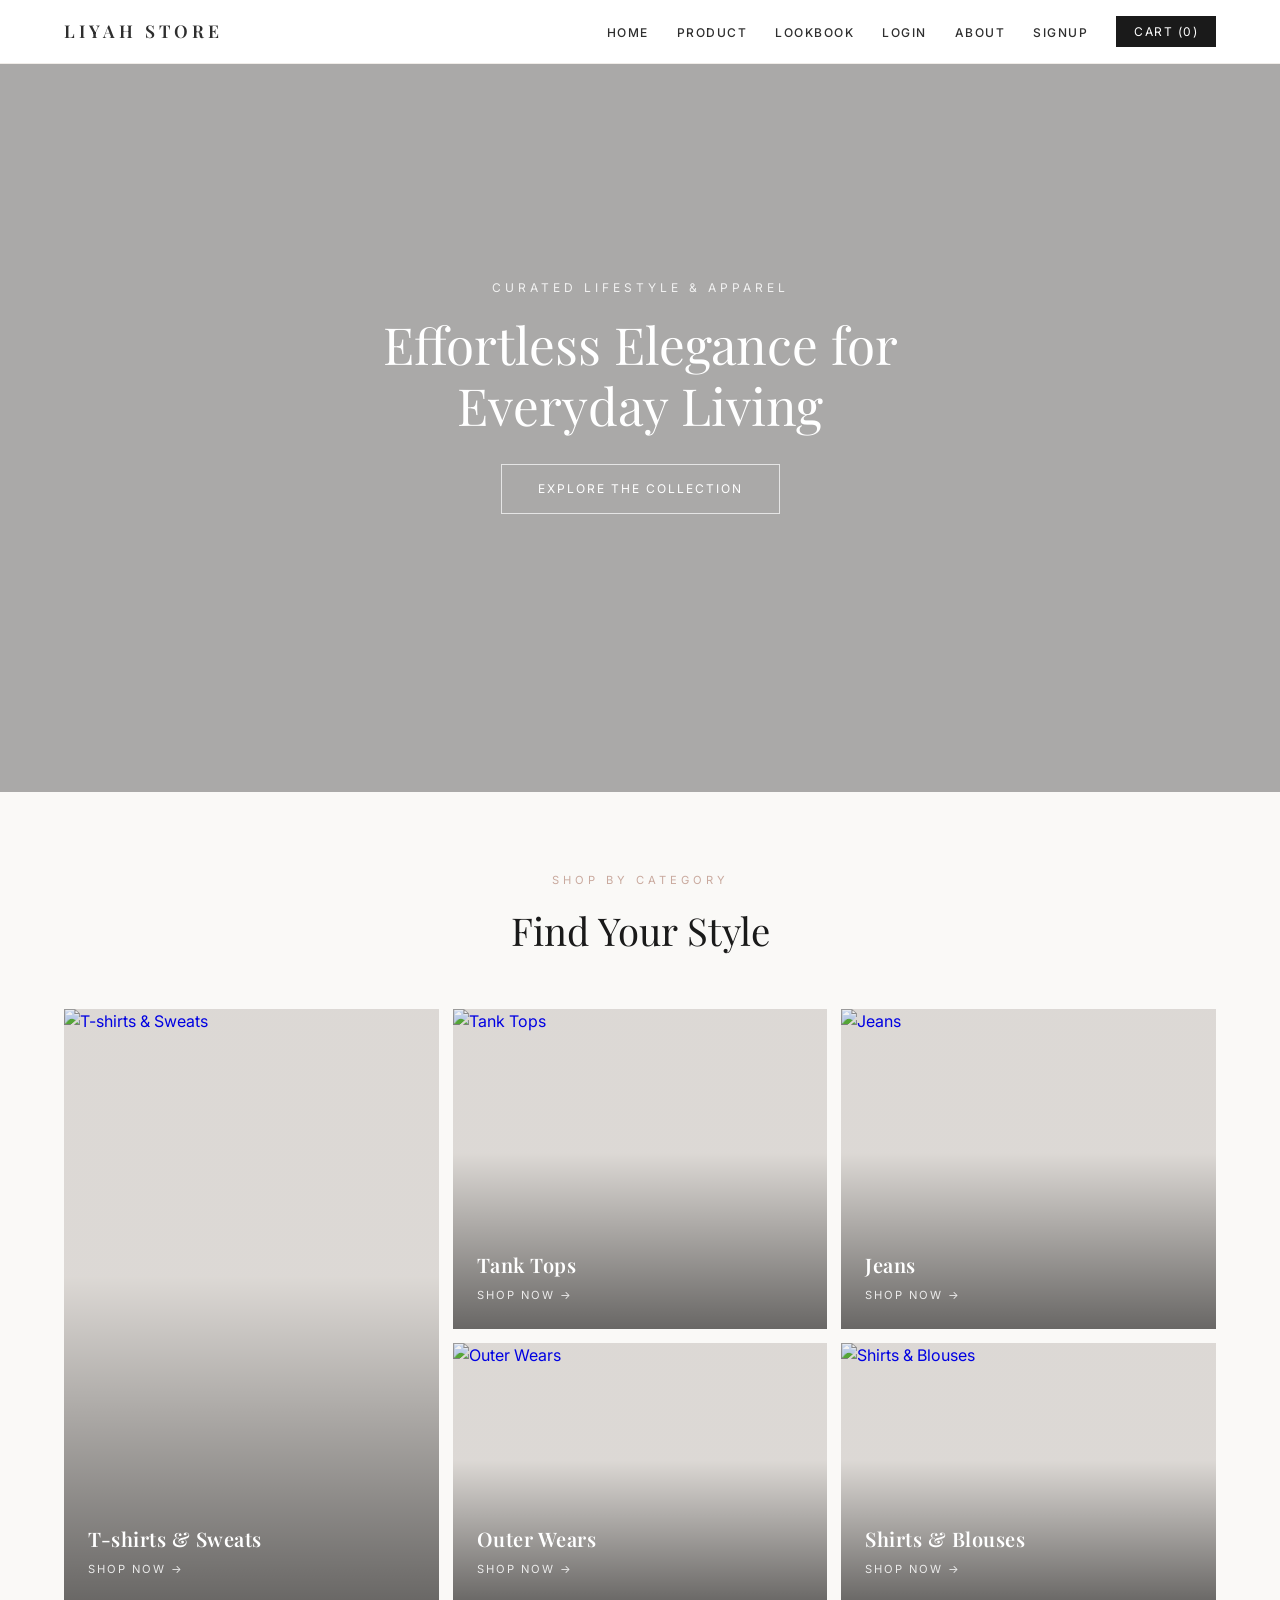
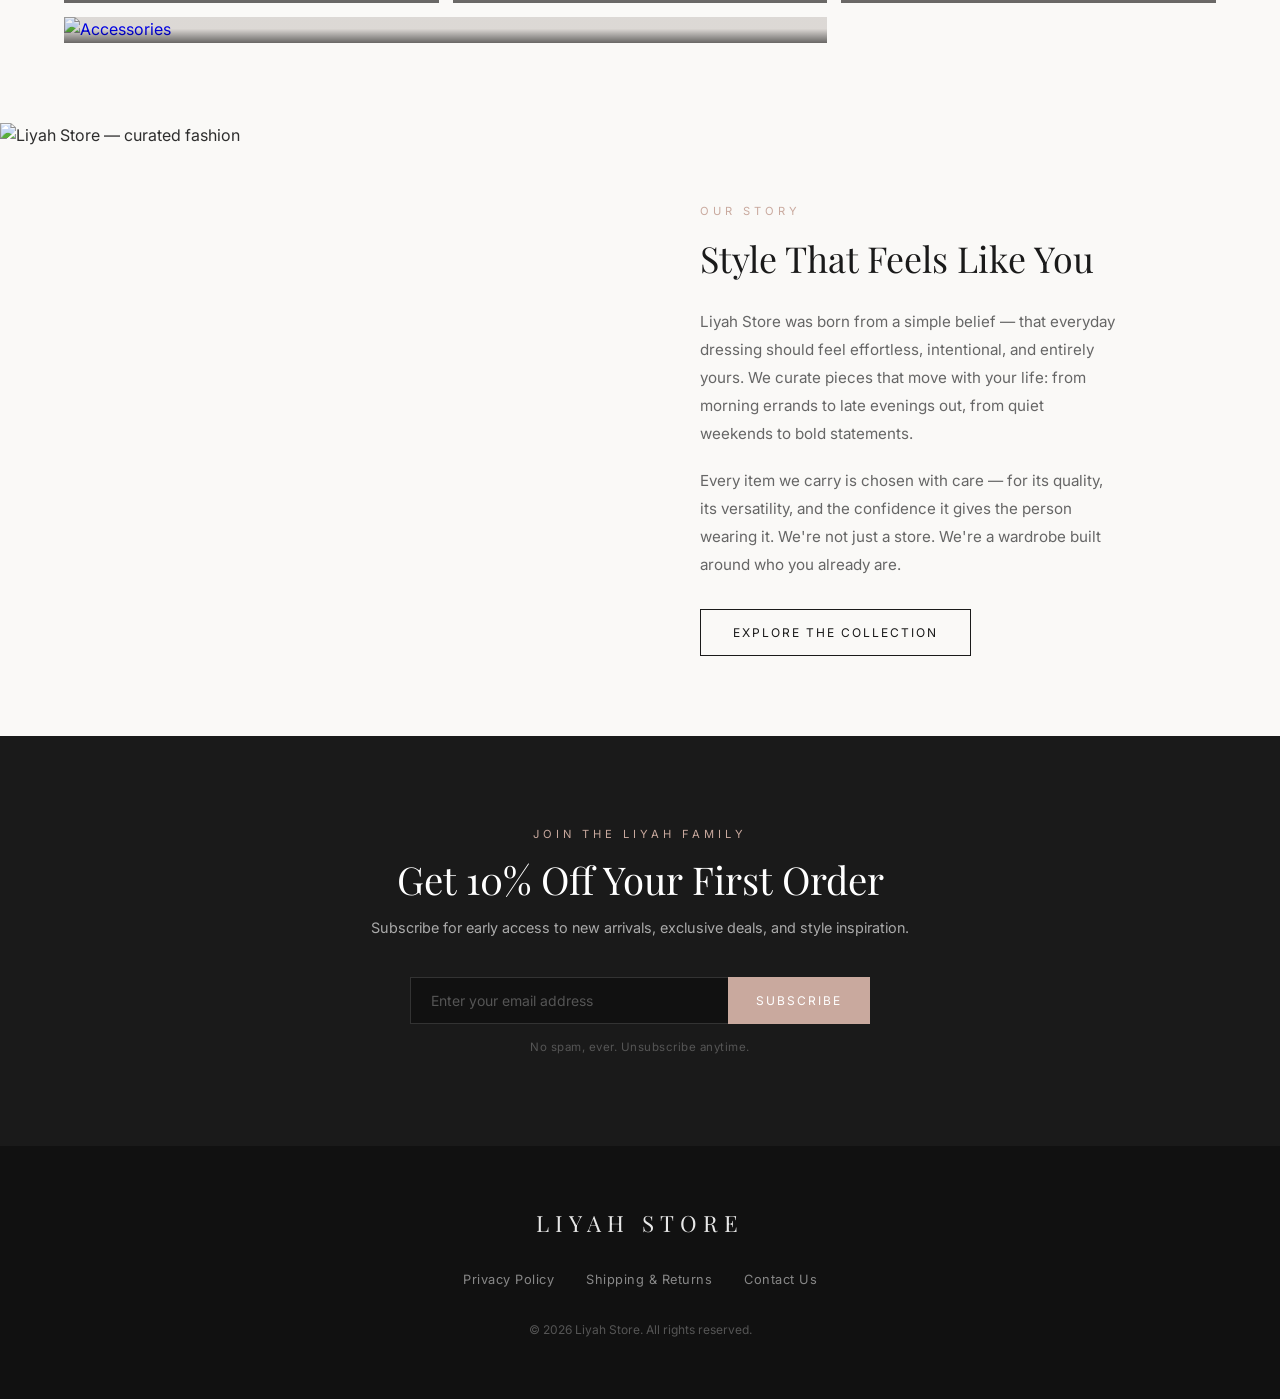
==== landingpage/index.html @ 73ad8cce "first commit" ====
<!DOCTYPE html>
<html lang="en">
<head>
    <meta charset="UTF-8">
    <meta name="viewport" content="width=device-width, initial-scale=1.0">
    <title>Liyah Store | Modern Apparel</title>
    <link rel="preconnect" href="https://fonts.googleapis.com">
    <link href="https://fonts.googleapis.com/css2?family=Playfair+Display:ital,wght@0,400;0,600;1,400&family=Inter:wght@300;400;500&display=swap" rel="stylesheet">
    <link rel="stylesheet" href="../css page/index.css">
</head>
<body>

<header>
    <nav class="navbar">
        <div class="logo">LIYAH STORE</div>
        <ul class="nav-links" id="nav-menu">
            <li><a href="index.html">Home</a></li>
            <li><a href="product.html">Product</a></li>
            <li><a href="lookbook.html">Lookbook</a></li>
            <li><a href="login.html">Login</a></li>
            <li><a href="about.html">About</a></li>
            <li><a href="signup.html">Signup</a></li>
            <li>
                <button id="cart-btn" class="cart-toggle">
                    Cart (<span id="cart-count">0</span>)
                </button>
            </li>
        </ul>
        <div class="menu-toggle" id="mobile-menu">
            <span class="bar"></span>
            <span class="bar"></span>
            <span class="bar"></span>
        </div>
    </nav>
</header>

<!-- HERO -->
<section class="hero-section">
    <div class="hero-overlay"></div>
    <div class="hero-content">
        <span class="hero-subtitle">Curated Lifestyle & Apparel</span>
        <h1 class="hero-title">Effortless Elegance for Everyday Living</h1>
        <a href="product.html" class="hero-cta">Explore the Collection</a>
    </div>
</section>

<!-- CATEGORIES SECTION -->
<section id="categories" class="categories-section">
    <div class="categories-header">
        <p class="categories-eyebrow">Shop by Category</p>
        <h2 class="categories-title">Find Your Style</h2>
    </div>

    <div class="categories-grid">
        <a href="shop.html?cat=tshirts" class="cat-card cat-card--tall">
            <img src="https://images.unsplash.com/photo-1503341504253-dff4815485f1?auto=format&fit=crop&w=800&q=80" alt="T-shirts & Sweats">
            <div class="cat-card__overlay"></div>
            <div class="cat-card__label">
                <span class="cat-card__name">T-shirts & Sweats</span>
                <span class="cat-card__link">Shop Now →</span>
            </div>
        </a>

        <a href="shop.html?cat=tanktops" class="cat-card">
            <img src="https://images.unsplash.com/photo-1583744946564-b52ac1c389c8?auto=format&fit=crop&w=600&q=80" alt="Tank Tops">
            <div class="cat-card__overlay"></div>
            <div class="cat-card__label">
                <span class="cat-card__name">Tank Tops</span>
                <span class="cat-card__link">Shop Now →</span>
            </div>
        </a>

        <a href="shop.html?cat=jeans" class="cat-card">
            <img src="https://images.unsplash.com/photo-1604176354204-9268737828e4?auto=format&fit=crop&w=600&q=80" alt="Jeans">
            <div class="cat-card__overlay"></div>
            <div class="cat-card__label">
                <span class="cat-card__name">Jeans</span>
                <span class="cat-card__link">Shop Now →</span>
            </div>
        </a>

        <a href="shop.html?cat=outerwear" class="cat-card">
            <img src="https://images.unsplash.com/photo-1591047139829-d91aecb6caea?auto=format&fit=crop&w=600&q=80" alt="Outer Wears">
            <div class="cat-card__overlay"></div>
            <div class="cat-card__label">
                <span class="cat-card__name">Outer Wears</span>
                <span class="cat-card__link">Shop Now →</span>
            </div>
        </a>

        <a href="shop.html?cat=shirts" class="cat-card">
            <img src="https://images.unsplash.com/photo-1564584217132-2271feaeb3c5?auto=format&fit=crop&w=600&q=80" alt="Shirts & Blouses">
            <div class="cat-card__overlay"></div>
            <div class="cat-card__label">
                <span class="cat-card__name">Shirts & Blouses</span>
                <span class="cat-card__link">Shop Now →</span>
            </div>
        </a>

        <a href="shop.html?cat=accessories" class="cat-card cat-card--wide">
            <img src="https://images.unsplash.com/photo-1611591437281-460bfbe1220a?auto=format&fit=crop&w=900&q=80" alt="Accessories">
            <div class="cat-card__overlay"></div>
            <div class="cat-card__label">
                <span class="cat-card__name">Accessories</span>
                <span class="cat-card__link">Shop Now →</span>
            </div>
        </a>
    </div>
</section>

<!-- BRAND STORY SECTION -->
<section class="about-section">
    <div class="about-image">
        <img src="https://images.unsplash.com/photo-1558769132-cb1aea458c5e?auto=format&fit=crop&w=800&q=80" alt="Liyah Store — curated fashion">
    </div>
    <div class="about-content">
        <p class="about-eyebrow">Our Story</p>
        <h2 class="about-title">Style That Feels Like You</h2>
        <p class="about-body">
            Liyah Store was born from a simple belief — that everyday dressing should feel effortless, intentional,
            and entirely yours. We curate pieces that move with your life: from morning errands to late evenings
            out, from quiet weekends to bold statements.
        </p>
        <p class="about-body">
            Every item we carry is chosen with care — for its quality, its versatility, and the confidence it gives
            the person wearing it. We're not just a store. We're a wardrobe built around who you already are.
        </p>
        <a href="shop.html" class="about-cta">Explore the Collection</a>
    </div>
</section>

<!-- NEWSLETTER SECTION -->
<section class="newsletter-section">
    <div class="newsletter-inner">
        <p class="newsletter-eyebrow">Join the Liyah Family</p>
        <h2 class="newsletter-title">Get 10% Off Your First Order</h2>
        <p class="newsletter-sub">Subscribe for early access to new arrivals, exclusive deals, and style inspiration.</p>
        <form class="newsletter-form" id="newsletter-form" onsubmit="handleSubscribe(event)">
            <input type="email" class="newsletter-input" placeholder="Enter your email address" required id="email-input" />
            <button type="submit" class="newsletter-btn">Subscribe</button>
        </form>
        <p class="newsletter-note">No spam, ever. Unsubscribe anytime.</p>
        <p class="newsletter-success" id="newsletter-success">You're in! Check your inbox for your 10% off code.</p>
    </div>
</section>

<!-- FOOTER -->
<footer class="main-footer">
    <div class="footer-content">
        <div class="footer-brand">LIYAH STORE</div>
        <ul class="footer-links">
            <li><a href="#">Privacy Policy</a></li>
            <li><a href="#">Shipping & Returns</a></li>
            <li><a href="#">Contact Us</a></li>
        </ul>
        <p>&copy; 2026 Liyah Store. All rights reserved.</p>
    </div>
</footer>

<script>
    // Mobile menu
    document.getElementById("mobile-menu").addEventListener("click", () => {
        document.getElementById("nav-menu").classList.toggle("active");
    });

    // Newsletter
    function handleSubscribe(e) {
        e.preventDefault();
        document.getElementById("newsletter-form").style.display = "none";
        document.getElementById("newsletter-success").style.display = "block";
    }
</script>

</body>
</html>
---- css page/index.css ----
:root {
    --bg-color: #faf9f7;
    --accent-pink: #c9a99e;
    --accent-dark: #1a1a1a;
    --text-color: #2e2e2e;
    --text-muted: #888;
    --white: #ffffff;
    --font-display: 'Playfair Display', Georgia, serif;
    --font-body: 'Inter', 'Segoe UI', sans-serif;
}

* { margin: 0; padding: 0; box-sizing: border-box; }

body {
    font-family: var(--font-body);
    background-color: var(--bg-color);
    color: var(--text-color);
    line-height: 1.6;
}

/* ── NAVBAR ── */
.navbar {
    display: flex;
    justify-content: space-between;
    align-items: center;
    padding: 1rem 5%;
    background: var(--white);
    position: fixed;
    top: 0; width: 100%; z-index: 1000;
    border-bottom: 1px solid #f0ece8;
}

.logo {
    font-family: var(--font-display);
    font-weight: 600;
    font-size: 1.1rem;
    letter-spacing: 4px;
}

.nav-links {
    display: flex;
    list-style: none;
    gap: 28px;
    align-items: center;
}

.nav-links a {
    text-decoration: none;
    color: var(--text-color);
    text-transform: uppercase;
    font-size: 0.75rem;
    letter-spacing: 1.5px;
    font-weight: 500;
    transition: color 0.2s;
}

.nav-links a:hover { color: var(--accent-pink); }

.cart-toggle {
    background: var(--accent-dark);
    color: white;
    border: none;
    padding: 8px 18px;
    font-size: 0.75rem;
    letter-spacing: 1.5px;
    text-transform: uppercase;
    cursor: pointer;
    font-family: var(--font-body);
}

/* ── HERO ── */
.hero-section {
    height: 88vh;
    background: url('https://images.unsplash.com/photo-1441986300917-64674bd600d8?q=80&w=1600') center/cover;
    display: flex;
    align-items: center;
    justify-content: center;
    text-align: center;
    color: white;
    position: relative;
}

.hero-overlay {
    position: absolute;
    inset: 0;
    background: rgba(0,0,0,0.32);
}

.hero-content {
    position: relative;
    z-index: 2;
    max-width: 600px;
    padding: 0 20px;
}

.hero-subtitle {
    display: block;
    font-size: 0.75rem;
    letter-spacing: 4px;
    text-transform: uppercase;
    margin-bottom: 16px;
    opacity: 0.85;
}

.hero-title {
    font-family: var(--font-display);
    font-size: clamp(2rem, 5vw, 3.2rem);
    font-weight: 400;
    line-height: 1.2;
    margin-bottom: 28px;
}

.hero-cta {
    display: inline-block;
    background: transparent;
    color: white;
    border: 1px solid rgba(255,255,255,0.7);
    padding: 14px 36px;
    text-decoration: none;
    font-size: 0.75rem;
    letter-spacing: 2px;
    text-transform: uppercase;
    transition: background 0.3s, border-color 0.3s;
}

.hero-cta:hover {
    background: white;
    color: var(--accent-dark);
}

/* ── CATEGORIES SECTION ── */
.categories-section {
    padding: 80px 5%;
    background: var(--bg-color);
}

.categories-header {
    text-align: center;
    margin-bottom: 48px;
}

.categories-eyebrow {
    font-size: 0.7rem;
    letter-spacing: 4px;
    text-transform: uppercase;
    color: var(--accent-pink);
    margin-bottom: 10px;
}

.categories-title {
    font-family: var(--font-display);
    font-size: clamp(1.8rem, 3vw, 2.6rem);
    font-weight: 400;
    color: var(--accent-dark);
}

/* Mosaic grid */
.categories-grid {
    display: grid;
    grid-template-columns: repeat(3, 1fr);
    grid-template-rows: 320px 260px;
    gap: 14px;
    max-width: 1200px;
    margin: 0 auto;
}

/* First card spans 2 rows */
.cat-card--tall {
    grid-row: span 2;
}

/* Last card spans 2 columns */
.cat-card--wide {
    grid-column: span 2;
}

.cat-card {
    position: relative;
    overflow: hidden;
    display: block;
    text-decoration: none;
    background: #e8e4e0;
}

.cat-card img {
    width: 100%;
    height: 100%;
    object-fit: cover;
    transition: transform 0.7s cubic-bezier(0.25, 0.46, 0.45, 0.94);
    display: block;
}

.cat-card__overlay {
    position: absolute;
    inset: 0;
    background: linear-gradient(to top, rgba(0,0,0,0.55) 0%, rgba(0,0,0,0.05) 55%);
    transition: opacity 0.3s;
}

.cat-card__label {
    position: absolute;
    bottom: 24px;
    left: 24px;
    color: white;
    z-index: 2;
}

.cat-card__name {
    display: block;
    font-family: var(--font-display);
    font-size: 1.25rem;
    font-weight: 600;
    margin-bottom: 6px;
    letter-spacing: 0.5px;
}

.cat-card__link {
    display: block;
    font-size: 0.7rem;
    letter-spacing: 2px;
    text-transform: uppercase;
    opacity: 0.85;
    transition: opacity 0.2s, letter-spacing 0.3s;
}

/* Hover effects */
.cat-card:hover img {
    transform: scale(1.07);
}

.cat-card:hover .cat-card__link {
    opacity: 1;
    letter-spacing: 3px;
}

/* ── ABOUT / BRAND STORY ── */
.about-section {
    display: grid;
    grid-template-columns: 1fr 1fr;
    min-height: 560px;
}

.about-image {
    overflow: hidden;
}

.about-image img {
    width: 100%;
    height: 100%;
    object-fit: cover;
    display: block;
    transition: transform 0.8s cubic-bezier(0.25, 0.46, 0.45, 0.94);
}

.about-image:hover img {
    transform: scale(1.04);
}

.about-content {
    background: #faf9f7;
    padding: 80px 60px;
    display: flex;
    flex-direction: column;
    justify-content: center;
}

.about-eyebrow {
    font-size: 0.7rem;
    letter-spacing: 4px;
    text-transform: uppercase;
    color: var(--accent-pink);
    margin-bottom: 16px;
}

.about-title {
    font-family: var(--font-display);
    font-size: clamp(1.8rem, 2.8vw, 2.6rem);
    font-weight: 400;
    color: var(--accent-dark);
    line-height: 1.2;
    margin-bottom: 28px;
}

.about-body {
    font-size: 0.95rem;
    color: #666;
    line-height: 1.85;
    margin-bottom: 18px;
    max-width: 420px;
}

.about-cta {
    display: inline-block;
    margin-top: 12px;
    padding: 13px 32px;
    border: 1px solid var(--accent-dark);
    color: var(--accent-dark);
    text-decoration: none;
    font-size: 0.75rem;
    letter-spacing: 2px;
    text-transform: uppercase;
    align-self: flex-start;
    transition: background 0.25s, color 0.25s;
}

.about-cta:hover {
    background: var(--accent-dark);
    color: white;
}

@media (max-width: 768px) {
    .about-section {
        grid-template-columns: 1fr;
    }

    .about-image {
        height: 320px;
    }

    .about-content {
        padding: 52px 28px;
    }

    .about-body {
        max-width: 100%;
    }
}

/* ── NEWSLETTER ── */
.newsletter-section {
    background: #1a1a1a;
    padding: 90px 5%;
    text-align: center;
}

.newsletter-inner {
    max-width: 540px;
    margin: 0 auto;
}

.newsletter-eyebrow {
    font-size: 0.7rem;
    letter-spacing: 4px;
    text-transform: uppercase;
    color: var(--accent-pink);
    margin-bottom: 12px;
}

.newsletter-title {
    font-family: var(--font-display);
    font-size: clamp(1.7rem, 3vw, 2.4rem);
    font-weight: 400;
    color: #ffffff;
    margin-bottom: 14px;
    line-height: 1.2;
}

.newsletter-sub {
    font-size: 0.9rem;
    color: #aaa;
    margin-bottom: 36px;
    line-height: 1.7;
}

.newsletter-form {
    display: flex;
    gap: 0;
    max-width: 460px;
    margin: 0 auto 14px;
}

.newsletter-input {
    flex: 1;
    padding: 14px 20px;
    border: 1px solid #333;
    border-right: none;
    background: #111;
    color: #fff;
    font-family: var(--font-body);
    font-size: 0.875rem;
    outline: none;
    transition: border-color 0.2s;
}

.newsletter-input::placeholder {
    color: #555;
}

.newsletter-input:focus {
    border-color: var(--accent-pink);
}

.newsletter-btn {
    padding: 14px 28px;
    background: var(--accent-pink);
    color: white;
    border: none;
    font-family: var(--font-body);
    font-size: 0.75rem;
    letter-spacing: 2px;
    text-transform: uppercase;
    cursor: pointer;
    white-space: nowrap;
    transition: background 0.2s;
}

.newsletter-btn:hover {
    background: #b8867a;
}

.newsletter-note {
    font-size: 0.72rem;
    color: #555;
    letter-spacing: 0.5px;
}

.newsletter-success {
    display: none;
    color: var(--accent-pink);
    font-family: var(--font-display);
    font-size: 1.1rem;
    font-style: italic;
    padding: 16px 0;
}

/* ── FOOTER ── */
.main-footer {
    background: #111;
    color: white;
    padding: 60px 5%;
    text-align: center;
}

.footer-brand {
    font-family: var(--font-display);
    font-size: 1.4rem;
    letter-spacing: 6px;
    margin-bottom: 24px;
    opacity: 0.9;
}

.footer-links {
    list-style: none;
    display: flex;
    justify-content: center;
    gap: 32px;
    margin-bottom: 28px;
}

.footer-links a {
    color: #888;
    text-decoration: none;
    font-size: 0.8rem;
    letter-spacing: 0.5px;
    transition: color 0.2s;
}

.footer-links a:hover { color: white; }

.main-footer p {
    font-size: 0.75rem;
    color: #555;
}

/* ── MOBILE NAV ── */
.menu-toggle { display: none; cursor: pointer; }
.bar { display: block; width: 25px; height: 2px; background: black; margin: 5px; }

@media (max-width: 900px) {
    .categories-grid {
        grid-template-columns: repeat(2, 1fr);
        grid-template-rows: auto;
    }
    .cat-card--tall { grid-row: span 1; }
    .cat-card--wide { grid-column: span 2; }
}

@media (max-width: 600px) {
    .menu-toggle { display: block; }
    .nav-links {
        position: absolute;
        top: 60px;
        right: -100%;
        flex-direction: column;
        background: var(--white);
        width: 100%;
        transition: 0.3s;
        padding: 20px;
        border-bottom: 1px solid #f0ece8;
    }
    .nav-links.active { right: 0; }

    .categories-grid {
        grid-template-columns: 1fr 1fr;
        grid-template-rows: auto;
    }
    .cat-card--tall { grid-row: span 1; }
    .cat-card--wide { grid-column: span 2; }

    .cat-card__name { font-size: 1rem; }

    .newsletter-form {
        flex-direction: column;
        gap: 10px;
    }

    .newsletter-input {
        border-right: 1px solid #333;
    }

    .newsletter-btn {
        padding: 14px;
    }

    .footer-links { flex-direction: column; gap: 14px; }
}
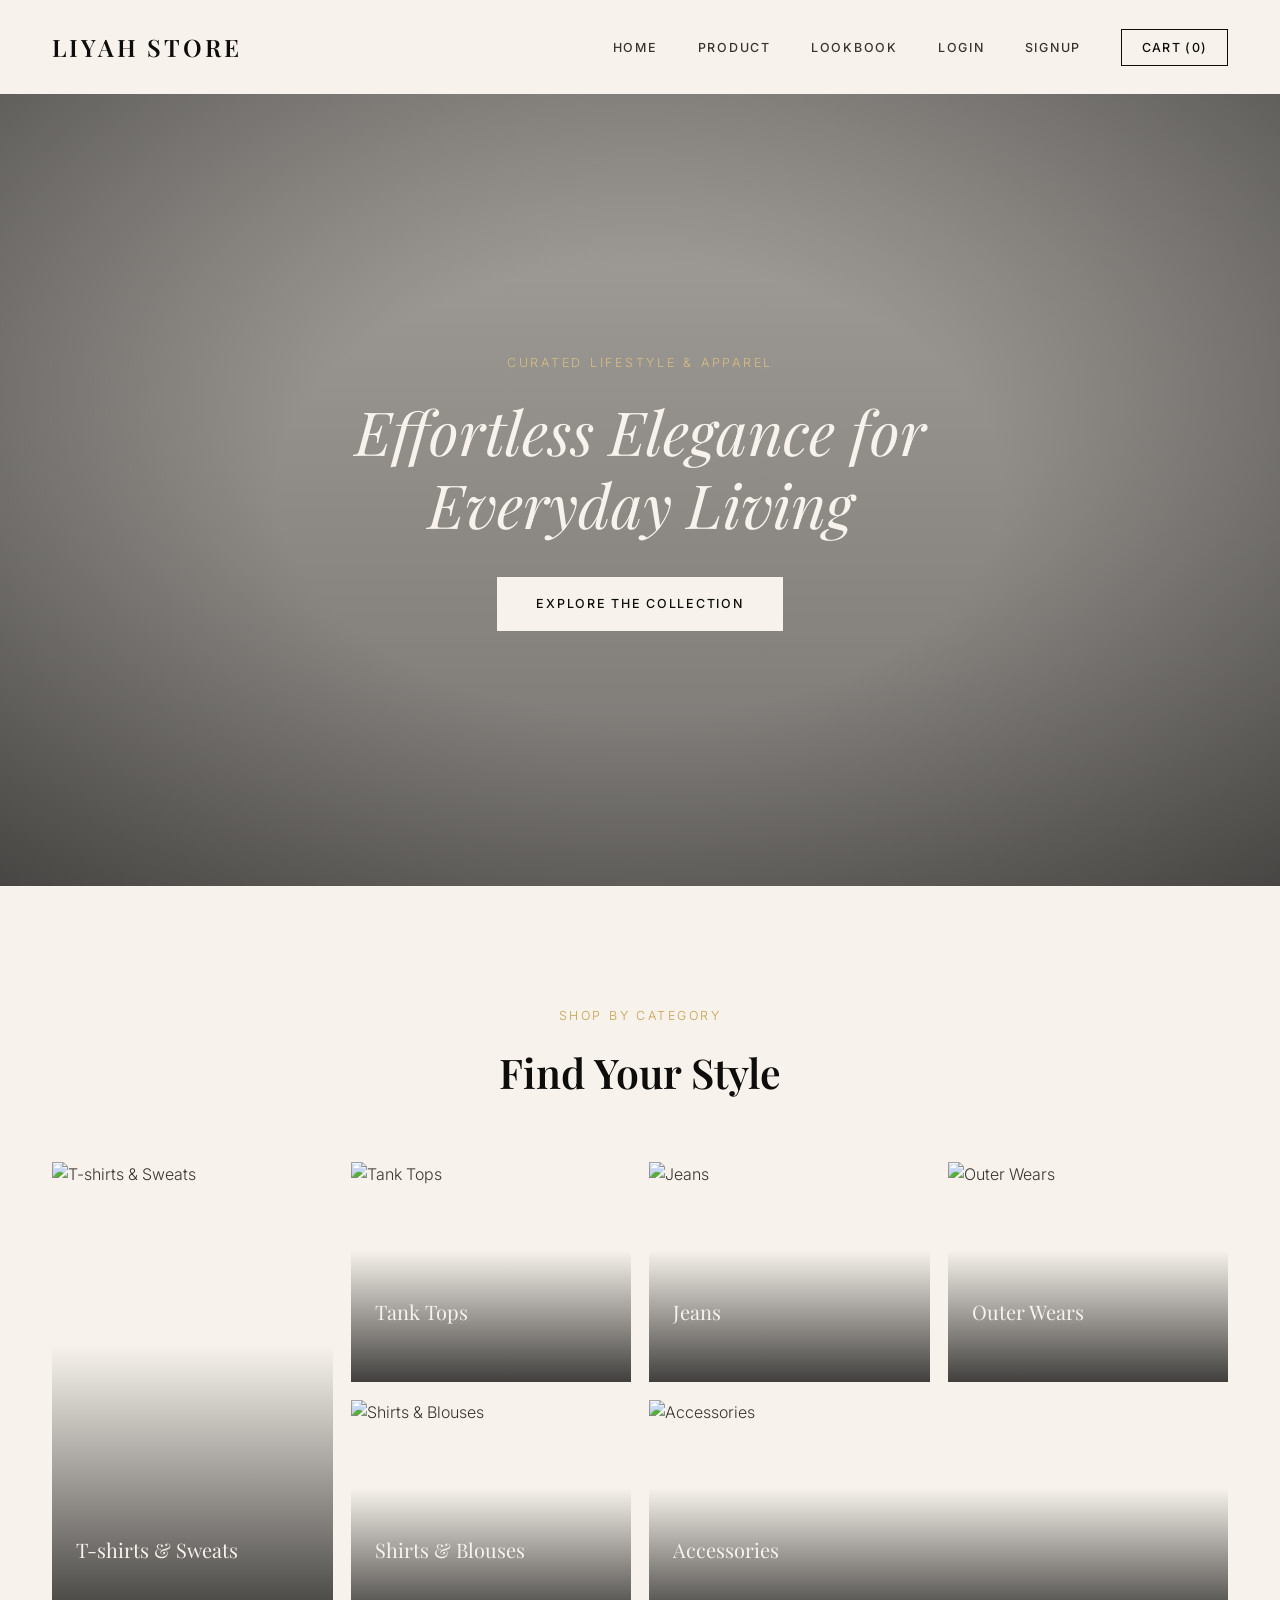
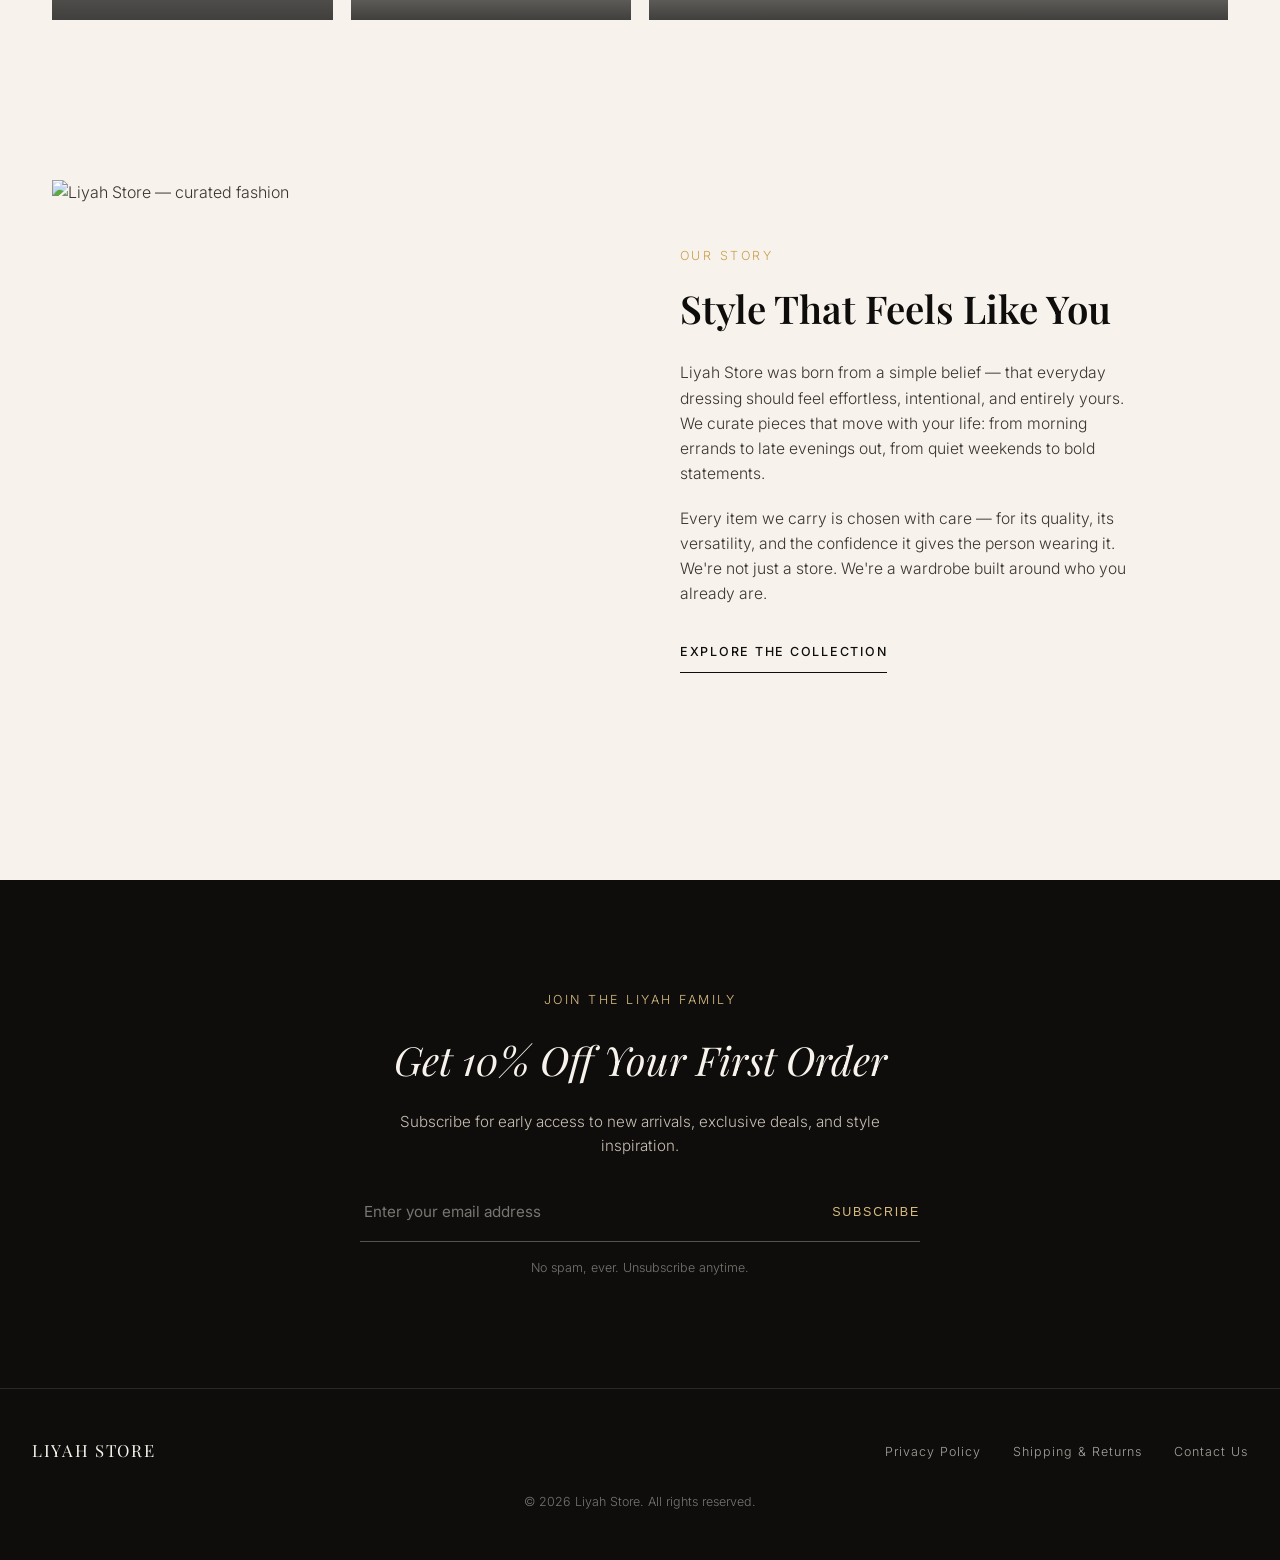
==== commit 7cb90f2b: "first commit" ====
--- a/landingpage/index.html
+++ b/landingpage/index.html
@@ -18,7 +18,6 @@
             <li><a href="product.html">Product</a></li>
             <li><a href="lookbook.html">Lookbook</a></li>
             <li><a href="login.html">Login</a></li>
-            <li><a href="about.html">About</a></li>
             <li><a href="signup.html">Signup</a></li>
             <li>
                 <button id="cart-btn" class="cart-toggle">
@@ -125,7 +124,7 @@
             Every item we carry is chosen with care — for its quality, its versatility, and the confidence it gives
             the person wearing it. We're not just a store. We're a wardrobe built around who you already are.
         </p>
-        <a href="shop.html" class="about-cta">Explore the Collection</a>
+        <a href="product.html" class="about-cta">Explore the Collection</a>
     </div>
 </section>
 
--- a/css page/index.css
+++ b/css page/index.css
@@ -1,207 +1,312 @@
+/* =========================================================
+   LIYAH STORE — Luxury Boutique Stylesheet
+   Palette: Ink #0E0D0C · Ivory #F7F3EC · Antique Gold #C9A04E
+            Charcoal-Brown #3A352E · Hairline #E8DFD0 · White #FFFFFF
+   Display: Playfair Display · Body/UI: Inter
+   ========================================================= */
+
 :root {
-    --bg-color: #faf9f7;
-    --accent-pink: #c9a99e;
-    --accent-dark: #1a1a1a;
-    --text-color: #2e2e2e;
-    --text-muted: #888;
-    --white: #ffffff;
-    --font-display: 'Playfair Display', Georgia, serif;
-    --font-body: 'Inter', 'Segoe UI', sans-serif;
-}
-
-* { margin: 0; padding: 0; box-sizing: border-box; }
+    --ink: #0E0D0C;
+    --ivory: #F7F3EC;
+    --gold: #C9A04E;
+    --gold-soft: #D9BD80;
+    --charcoal: #3A352E;
+    --hairline: #E8DFD0;
+    --white: #FFFFFF;
+
+    --font-display: 'Playfair Display', serif;
+    --font-body: 'Inter', sans-serif;
+
+    --container: 1240px;
+    --transition: 0.4s cubic-bezier(0.6, 0.05, 0.15, 1);
+}
+
+* {
+    margin: 0;
+    padding: 0;
+    box-sizing: border-box;
+}
+
+html {
+    scroll-behavior: smooth;
+}
+
+@media (prefers-reduced-motion: reduce) {
+    html {
+        scroll-behavior: auto;
+    }
+    * {
+        animation-duration: 0.01ms !important;
+        transition-duration: 0.01ms !important;
+    }
+}
 
 body {
     font-family: var(--font-body);
-    background-color: var(--bg-color);
-    color: var(--text-color);
+    background-color: var(--ivory);
+    color: var(--charcoal);
     line-height: 1.6;
-}
-
-/* ── NAVBAR ── */
+    font-weight: 300;
+    -webkit-font-smoothing: antialiased;
+}
+
+a {
+    text-decoration: none;
+    color: inherit;
+}
+
+img {
+    display: block;
+    max-width: 100%;
+}
+
+:focus-visible {
+    outline: 1px solid var(--gold);
+    outline-offset: 3px;
+}
+
+/* =========================================================
+   NAVBAR
+   ========================================================= */
+
 .navbar {
     display: flex;
+    align-items: center;
     justify-content: space-between;
-    align-items: center;
-    padding: 1rem 5%;
-    background: var(--white);
-    position: fixed;
-    top: 0; width: 100%; z-index: 1000;
-    border-bottom: 1px solid #f0ece8;
+    max-width: var(--container);
+    margin: 0 auto;
+    padding: 28px 32px;
+    position: relative;
+    z-index: 100;
 }
 
 .logo {
     font-family: var(--font-display);
+    font-size: 1.5rem;
     font-weight: 600;
-    font-size: 1.1rem;
-    letter-spacing: 4px;
+    letter-spacing: 0.12em;
+    color: var(--ink);
 }
 
 .nav-links {
     display: flex;
+    align-items: center;
+    gap: 40px;
     list-style: none;
-    gap: 28px;
-    align-items: center;
-}
-
-.nav-links a {
-    text-decoration: none;
-    color: var(--text-color);
-    text-transform: uppercase;
-    font-size: 0.75rem;
-    letter-spacing: 1.5px;
+}
+
+.nav-links li a {
+    font-size: 0.78rem;
     font-weight: 500;
-    transition: color 0.2s;
-}
-
-.nav-links a:hover { color: var(--accent-pink); }
+    letter-spacing: 0.14em;
+    text-transform: uppercase;
+    color: var(--charcoal);
+    position: relative;
+    padding-bottom: 6px;
+}
+
+.nav-links li a::after {
+    content: '';
+    position: absolute;
+    left: 0;
+    bottom: 0;
+    width: 0%;
+    height: 1px;
+    background-color: var(--gold);
+    transition: width var(--transition);
+}
+
+.nav-links li a:hover::after,
+.nav-links li a:focus-visible::after {
+    width: 100%;
+}
 
 .cart-toggle {
-    background: var(--accent-dark);
-    color: white;
-    border: none;
-    padding: 8px 18px;
-    font-size: 0.75rem;
-    letter-spacing: 1.5px;
-    text-transform: uppercase;
+    font-family: var(--font-body);
+    font-size: 0.78rem;
+    font-weight: 500;
+    letter-spacing: 0.1em;
+    text-transform: uppercase;
+    background: transparent;
+    border: 1px solid var(--ink);
+    color: var(--ink);
+    padding: 10px 20px;
     cursor: pointer;
-    font-family: var(--font-body);
-}
-
-/* ── HERO ── */
+    transition: background-color var(--transition), color var(--transition);
+}
+
+.cart-toggle:hover {
+    background-color: var(--ink);
+    color: var(--ivory);
+}
+
+.menu-toggle {
+    display: none;
+    flex-direction: column;
+    gap: 5px;
+    cursor: pointer;
+}
+
+.menu-toggle .bar {
+    width: 26px;
+    height: 1px;
+    background-color: var(--ink);
+}
+
+/* =========================================================
+   HERO
+   ========================================================= */
+
 .hero-section {
+    position: relative;
     height: 88vh;
-    background: url('https://images.unsplash.com/photo-1441986300917-64674bd600d8?q=80&w=1600') center/cover;
+    min-height: 560px;
     display: flex;
     align-items: center;
     justify-content: center;
     text-align: center;
-    color: white;
-    position: relative;
+    background:
+        linear-gradient(180deg, rgba(14,13,12,0.35) 0%, rgba(14,13,12,0.55) 100%),
+        url('https://images.unsplash.com/photo-1490481651871-ab68de25d43d?auto=format&fit=crop&w=1600&q=80') center/cover no-repeat;
+    overflow: hidden;
 }
 
 .hero-overlay {
     position: absolute;
     inset: 0;
-    background: rgba(0,0,0,0.32);
+    background: radial-gradient(ellipse at center, transparent 40%, rgba(14,13,12,0.45) 100%);
 }
 
 .hero-content {
     position: relative;
     z-index: 2;
-    max-width: 600px;
-    padding: 0 20px;
+    max-width: 780px;
+    padding: 0 24px;
+    animation: heroRise 1.1s var(--transition) both;
+}
+
+@keyframes heroRise {
+    from {
+        opacity: 0;
+        transform: translateY(18px);
+    }
+    to {
+        opacity: 1;
+        transform: translateY(0);
+    }
 }
 
 .hero-subtitle {
-    display: block;
-    font-size: 0.75rem;
-    letter-spacing: 4px;
-    text-transform: uppercase;
-    margin-bottom: 16px;
-    opacity: 0.85;
+    display: inline-block;
+    font-family: var(--font-body);
+    font-size: 0.78rem;
+    letter-spacing: 0.22em;
+    text-transform: uppercase;
+    color: var(--gold-soft);
+    margin-bottom: 22px;
 }
 
 .hero-title {
     font-family: var(--font-display);
-    font-size: clamp(2rem, 5vw, 3.2rem);
+    font-style: italic;
     font-weight: 400;
+    font-size: clamp(2.2rem, 5vw, 3.8rem);
     line-height: 1.2;
-    margin-bottom: 28px;
+    color: var(--ivory);
+    margin-bottom: 36px;
 }
 
 .hero-cta {
     display: inline-block;
-    background: transparent;
-    color: white;
-    border: 1px solid rgba(255,255,255,0.7);
-    padding: 14px 36px;
-    text-decoration: none;
-    font-size: 0.75rem;
-    letter-spacing: 2px;
-    text-transform: uppercase;
-    transition: background 0.3s, border-color 0.3s;
+    font-size: 0.78rem;
+    font-weight: 500;
+    letter-spacing: 0.14em;
+    text-transform: uppercase;
+    color: var(--ink);
+    background-color: var(--ivory);
+    padding: 16px 38px;
+    border: 1px solid var(--ivory);
+    transition: background-color var(--transition), color var(--transition), border-color var(--transition);
 }
 
 .hero-cta:hover {
-    background: white;
-    color: var(--accent-dark);
-}
-
-/* ── CATEGORIES SECTION ── */
+    background-color: transparent;
+    color: var(--ivory);
+    border-color: var(--gold-soft);
+}
+
+/* =========================================================
+   CATEGORIES
+   ========================================================= */
+
 .categories-section {
-    padding: 80px 5%;
-    background: var(--bg-color);
+    max-width: var(--container);
+    margin: 0 auto;
+    padding: 120px 32px 100px;
 }
 
 .categories-header {
     text-align: center;
-    margin-bottom: 48px;
+    margin-bottom: 56px;
 }
 
 .categories-eyebrow {
-    font-size: 0.7rem;
-    letter-spacing: 4px;
-    text-transform: uppercase;
-    color: var(--accent-pink);
-    margin-bottom: 10px;
+    font-size: 0.78rem;
+    letter-spacing: 0.2em;
+    text-transform: uppercase;
+    color: var(--gold);
+    margin-bottom: 14px;
 }
 
 .categories-title {
     font-family: var(--font-display);
-    font-size: clamp(1.8rem, 3vw, 2.6rem);
-    font-weight: 400;
-    color: var(--accent-dark);
-}
-
-/* Mosaic grid */
+    font-weight: 600;
+    font-size: clamp(1.8rem, 3.2vw, 2.6rem);
+    color: var(--ink);
+}
+
 .categories-grid {
     display: grid;
-    grid-template-columns: repeat(3, 1fr);
-    grid-template-rows: 320px 260px;
-    gap: 14px;
-    max-width: 1200px;
-    margin: 0 auto;
-}
-
-/* First card spans 2 rows */
+    grid-template-columns: repeat(4, 1fr);
+    grid-auto-rows: 220px;
+    gap: 18px;
+}
+
+.cat-card {
+    position: relative;
+    grid-column: span 1;
+    grid-row: span 1;
+    overflow: hidden;
+    display: block;
+}
+
 .cat-card--tall {
     grid-row: span 2;
 }
 
-/* Last card spans 2 columns */
 .cat-card--wide {
     grid-column: span 2;
-}
-
-.cat-card {
-    position: relative;
-    overflow: hidden;
-    display: block;
-    text-decoration: none;
-    background: #e8e4e0;
 }
 
 .cat-card img {
     width: 100%;
     height: 100%;
     object-fit: cover;
-    transition: transform 0.7s cubic-bezier(0.25, 0.46, 0.45, 0.94);
-    display: block;
+    transition: transform 0.8s var(--transition);
 }
 
 .cat-card__overlay {
     position: absolute;
     inset: 0;
-    background: linear-gradient(to top, rgba(0,0,0,0.55) 0%, rgba(0,0,0,0.05) 55%);
-    transition: opacity 0.3s;
+    background: linear-gradient(180deg, rgba(14,13,12,0) 40%, rgba(14,13,12,0.78) 100%);
+    transition: background var(--transition);
 }
 
 .cat-card__label {
     position: absolute;
-    bottom: 24px;
     left: 24px;
-    color: white;
+    bottom: 22px;
+    right: 24px;
     z-index: 2;
 }
 
@@ -209,308 +314,348 @@
     display: block;
     font-family: var(--font-display);
     font-size: 1.25rem;
-    font-weight: 600;
+    color: var(--ivory);
     margin-bottom: 6px;
-    letter-spacing: 0.5px;
 }
 
 .cat-card__link {
-    display: block;
-    font-size: 0.7rem;
-    letter-spacing: 2px;
-    text-transform: uppercase;
-    opacity: 0.85;
-    transition: opacity 0.2s, letter-spacing 0.3s;
-}
-
-/* Hover effects */
+    display: inline-block;
+    font-size: 0.72rem;
+    letter-spacing: 0.12em;
+    text-transform: uppercase;
+    color: var(--gold-soft);
+    opacity: 0;
+    transform: translateY(6px);
+    transition: opacity var(--transition), transform var(--transition);
+}
+
 .cat-card:hover img {
-    transform: scale(1.07);
+    transform: scale(1.06);
 }
 
 .cat-card:hover .cat-card__link {
     opacity: 1;
-    letter-spacing: 3px;
-}
-
-/* ── ABOUT / BRAND STORY ── */
+    transform: translateY(0);
+}
+
+/* =========================================================
+   ABOUT / BRAND STORY
+   ========================================================= */
+
 .about-section {
     display: grid;
     grid-template-columns: 1fr 1fr;
-    min-height: 560px;
-}
-
-.about-image {
-    overflow: hidden;
+    align-items: center;
+    max-width: var(--container);
+    margin: 0 auto;
+    padding: 60px 32px 140px;
+    gap: 80px;
 }
 
 .about-image img {
     width: 100%;
-    height: 100%;
+    height: 560px;
     object-fit: cover;
-    display: block;
-    transition: transform 0.8s cubic-bezier(0.25, 0.46, 0.45, 0.94);
-}
-
-.about-image:hover img {
-    transform: scale(1.04);
 }
 
 .about-content {
-    background: #faf9f7;
-    padding: 80px 60px;
-    display: flex;
-    flex-direction: column;
-    justify-content: center;
+    padding-right: 20px;
 }
 
 .about-eyebrow {
-    font-size: 0.7rem;
-    letter-spacing: 4px;
-    text-transform: uppercase;
-    color: var(--accent-pink);
-    margin-bottom: 16px;
+    font-size: 0.78rem;
+    letter-spacing: 0.2em;
+    text-transform: uppercase;
+    color: var(--gold);
+    margin-bottom: 18px;
 }
 
 .about-title {
     font-family: var(--font-display);
-    font-size: clamp(1.8rem, 2.8vw, 2.6rem);
-    font-weight: 400;
-    color: var(--accent-dark);
-    line-height: 1.2;
+    font-weight: 600;
+    font-size: clamp(1.9rem, 3vw, 2.6rem);
+    color: var(--ink);
     margin-bottom: 28px;
+    line-height: 1.25;
 }
 
 .about-body {
-    font-size: 0.95rem;
-    color: #666;
-    line-height: 1.85;
-    margin-bottom: 18px;
-    max-width: 420px;
+    font-size: 0.98rem;
+    color: var(--charcoal);
+    margin-bottom: 20px;
+    max-width: 460px;
 }
 
 .about-cta {
     display: inline-block;
-    margin-top: 12px;
-    padding: 13px 32px;
-    border: 1px solid var(--accent-dark);
-    color: var(--accent-dark);
-    text-decoration: none;
-    font-size: 0.75rem;
-    letter-spacing: 2px;
-    text-transform: uppercase;
-    align-self: flex-start;
-    transition: background 0.25s, color 0.25s;
+    margin-top: 16px;
+    font-size: 0.78rem;
+    font-weight: 500;
+    letter-spacing: 0.14em;
+    text-transform: uppercase;
+    color: var(--ink);
+    padding-bottom: 10px;
+    border-bottom: 1px solid var(--ink);
+    transition: color var(--transition), border-color var(--transition), letter-spacing var(--transition);
 }
 
 .about-cta:hover {
-    background: var(--accent-dark);
-    color: white;
-}
-
-@media (max-width: 768px) {
+    color: var(--gold);
+    border-color: var(--gold);
+    letter-spacing: 0.2em;
+}
+
+/* =========================================================
+   NEWSLETTER
+   ========================================================= */
+
+.newsletter-section {
+    background-color: var(--ink);
+    padding: 110px 32px;
+}
+
+.newsletter-inner {
+    max-width: 560px;
+    margin: 0 auto;
+    text-align: center;
+}
+
+.newsletter-eyebrow {
+    font-size: 0.78rem;
+    letter-spacing: 0.2em;
+    text-transform: uppercase;
+    color: var(--gold-soft);
+    margin-bottom: 18px;
+}
+
+.newsletter-title {
+    font-family: var(--font-display);
+    font-style: italic;
+    font-weight: 400;
+    font-size: clamp(1.8rem, 3.2vw, 2.5rem);
+    color: var(--ivory);
+    margin-bottom: 18px;
+}
+
+.newsletter-sub {
+    font-size: 0.95rem;
+    color: var(--hairline);
+    opacity: 0.85;
+    margin-bottom: 38px;
+}
+
+.newsletter-form {
+    display: flex;
+    border-bottom: 1px solid rgba(247, 243, 236, 0.3);
+    padding-bottom: 14px;
+    margin-bottom: 16px;
+    transition: border-color var(--transition);
+}
+
+.newsletter-form:focus-within {
+    border-color: var(--gold);
+}
+
+.newsletter-input {
+    flex: 1;
+    background: transparent;
+    border: none;
+    font-family: var(--font-body);
+    font-size: 0.95rem;
+    color: var(--ivory);
+    padding: 6px 4px;
+}
+
+.newsletter-input::placeholder {
+    color: rgba(247, 243, 236, 0.45);
+}
+
+.newsletter-input:focus {
+    outline: none;
+}
+
+.newsletter-btn {
+    background: transparent;
+    border: none;
+    color: var(--gold-soft);
+    font-size: 0.78rem;
+    font-weight: 500;
+    letter-spacing: 0.14em;
+    text-transform: uppercase;
+    cursor: pointer;
+    padding: 6px 0 6px 16px;
+    transition: color var(--transition);
+}
+
+.newsletter-btn:hover {
+    color: var(--ivory);
+}
+
+.newsletter-note {
+    font-size: 0.78rem;
+    color: rgba(247, 243, 236, 0.45);
+}
+
+.newsletter-success {
+    display: none;
+    font-family: var(--font-display);
+    font-style: italic;
+    font-size: 1.15rem;
+    color: var(--gold-soft);
+    padding: 10px 0 4px;
+}
+
+/* =========================================================
+   FOOTER
+   ========================================================= */
+
+.main-footer {
+    background-color: var(--ink);
+    border-top: 1px solid rgba(247, 243, 236, 0.12);
+    padding: 48px 32px;
+}
+
+.footer-content {
+    max-width: var(--container);
+    margin: 0 auto;
+    display: flex;
+    align-items: center;
+    justify-content: space-between;
+    flex-wrap: wrap;
+    gap: 20px;
+}
+
+.footer-brand {
+    font-family: var(--font-display);
+    font-size: 1.05rem;
+    letter-spacing: 0.1em;
+    color: var(--ivory);
+}
+
+.footer-links {
+    display: flex;
+    gap: 32px;
+    list-style: none;
+}
+
+.footer-links a {
+    font-size: 0.78rem;
+    letter-spacing: 0.08em;
+    color: rgba(247, 243, 236, 0.65);
+    transition: color var(--transition);
+}
+
+.footer-links a:hover {
+    color: var(--gold-soft);
+}
+
+.footer-content p {
+    font-size: 0.78rem;
+    color: rgba(247, 243, 236, 0.45);
+    width: 100%;
+    text-align: center;
+    margin-top: 8px;
+}
+
+/* =========================================================
+   RESPONSIVE
+   ========================================================= */
+
+@media (max-width: 980px) {
     .about-section {
         grid-template-columns: 1fr;
-    }
-
-    .about-image {
-        height: 320px;
+        gap: 40px;
+        padding-bottom: 100px;
+    }
+
+    .about-image img {
+        height: 420px;
     }
 
     .about-content {
-        padding: 52px 28px;
-    }
-
-    .about-body {
-        max-width: 100%;
-    }
-}
-
-/* ── NEWSLETTER ── */
-.newsletter-section {
-    background: #1a1a1a;
-    padding: 90px 5%;
-    text-align: center;
-}
-
-.newsletter-inner {
-    max-width: 540px;
-    margin: 0 auto;
-}
-
-.newsletter-eyebrow {
-    font-size: 0.7rem;
-    letter-spacing: 4px;
-    text-transform: uppercase;
-    color: var(--accent-pink);
-    margin-bottom: 12px;
-}
-
-.newsletter-title {
-    font-family: var(--font-display);
-    font-size: clamp(1.7rem, 3vw, 2.4rem);
-    font-weight: 400;
-    color: #ffffff;
-    margin-bottom: 14px;
-    line-height: 1.2;
-}
-
-.newsletter-sub {
-    font-size: 0.9rem;
-    color: #aaa;
-    margin-bottom: 36px;
-    line-height: 1.7;
-}
-
-.newsletter-form {
-    display: flex;
-    gap: 0;
-    max-width: 460px;
-    margin: 0 auto 14px;
-}
-
-.newsletter-input {
-    flex: 1;
-    padding: 14px 20px;
-    border: 1px solid #333;
-    border-right: none;
-    background: #111;
-    color: #fff;
-    font-family: var(--font-body);
-    font-size: 0.875rem;
-    outline: none;
-    transition: border-color 0.2s;
-}
-
-.newsletter-input::placeholder {
-    color: #555;
-}
-
-.newsletter-input:focus {
-    border-color: var(--accent-pink);
-}
-
-.newsletter-btn {
-    padding: 14px 28px;
-    background: var(--accent-pink);
-    color: white;
-    border: none;
-    font-family: var(--font-body);
-    font-size: 0.75rem;
-    letter-spacing: 2px;
-    text-transform: uppercase;
-    cursor: pointer;
-    white-space: nowrap;
-    transition: background 0.2s;
-}
-
-.newsletter-btn:hover {
-    background: #b8867a;
-}
-
-.newsletter-note {
-    font-size: 0.72rem;
-    color: #555;
-    letter-spacing: 0.5px;
-}
-
-.newsletter-success {
-    display: none;
-    color: var(--accent-pink);
-    font-family: var(--font-display);
-    font-size: 1.1rem;
-    font-style: italic;
-    padding: 16px 0;
-}
-
-/* ── FOOTER ── */
-.main-footer {
-    background: #111;
-    color: white;
-    padding: 60px 5%;
-    text-align: center;
-}
-
-.footer-brand {
-    font-family: var(--font-display);
-    font-size: 1.4rem;
-    letter-spacing: 6px;
-    margin-bottom: 24px;
-    opacity: 0.9;
-}
-
-.footer-links {
-    list-style: none;
-    display: flex;
-    justify-content: center;
-    gap: 32px;
-    margin-bottom: 28px;
-}
-
-.footer-links a {
-    color: #888;
-    text-decoration: none;
-    font-size: 0.8rem;
-    letter-spacing: 0.5px;
-    transition: color 0.2s;
-}
-
-.footer-links a:hover { color: white; }
-
-.main-footer p {
-    font-size: 0.75rem;
-    color: #555;
-}
-
-/* ── MOBILE NAV ── */
-.menu-toggle { display: none; cursor: pointer; }
-.bar { display: block; width: 25px; height: 2px; background: black; margin: 5px; }
-
-@media (max-width: 900px) {
+        padding-right: 0;
+    }
+
     .categories-grid {
         grid-template-columns: repeat(2, 1fr);
-        grid-template-rows: auto;
-    }
-    .cat-card--tall { grid-row: span 1; }
-    .cat-card--wide { grid-column: span 2; }
-}
-
-@media (max-width: 600px) {
-    .menu-toggle { display: block; }
+        grid-auto-rows: 200px;
+    }
+
+    .cat-card--wide {
+        grid-column: span 2;
+    }
+}
+
+@media (max-width: 768px) {
     .nav-links {
         position: absolute;
-        top: 60px;
-        right: -100%;
+        top: 100%;
+        left: 0;
+        right: 0;
         flex-direction: column;
-        background: var(--white);
-        width: 100%;
-        transition: 0.3s;
-        padding: 20px;
-        border-bottom: 1px solid #f0ece8;
-    }
-    .nav-links.active { right: 0; }
+        align-items: flex-start;
+        gap: 22px;
+        background-color: var(--ivory);
+        padding: 30px 32px;
+        border-bottom: 1px solid var(--hairline);
+        transform: translateY(-12px);
+        opacity: 0;
+        pointer-events: none;
+        transition: opacity var(--transition), transform var(--transition);
+    }
+
+    .nav-links.active {
+        transform: translateY(0);
+        opacity: 1;
+        pointer-events: auto;
+    }
+
+    .menu-toggle {
+        display: flex;
+    }
+
+    .hero-title {
+        font-size: 2rem;
+    }
+
+    .categories-section {
+        padding: 80px 24px 70px;
+    }
 
     .categories-grid {
-        grid-template-columns: 1fr 1fr;
-        grid-template-rows: auto;
-    }
-    .cat-card--tall { grid-row: span 1; }
-    .cat-card--wide { grid-column: span 2; }
-
-    .cat-card__name { font-size: 1rem; }
+        grid-template-columns: 1fr;
+        grid-auto-rows: 240px;
+    }
+
+    .cat-card--tall,
+    .cat-card--wide {
+        grid-column: span 1;
+        grid-row: span 1;
+    }
 
     .newsletter-form {
         flex-direction: column;
-        gap: 10px;
+        gap: 14px;
+        border-bottom: none;
     }
 
     .newsletter-input {
-        border-right: 1px solid #333;
+        border-bottom: 1px solid rgba(247, 243, 236, 0.3);
+        padding-bottom: 12px;
     }
 
     .newsletter-btn {
-        padding: 14px;
-    }
-
-    .footer-links { flex-direction: column; gap: 14px; }
+        padding-left: 0;
+        text-align: left;
+    }
+
+    .footer-content {
+        flex-direction: column;
+        text-align: center;
+    }
+
+    .footer-links {
+        flex-wrap: wrap;
+        justify-content: center;
+    }
 }
